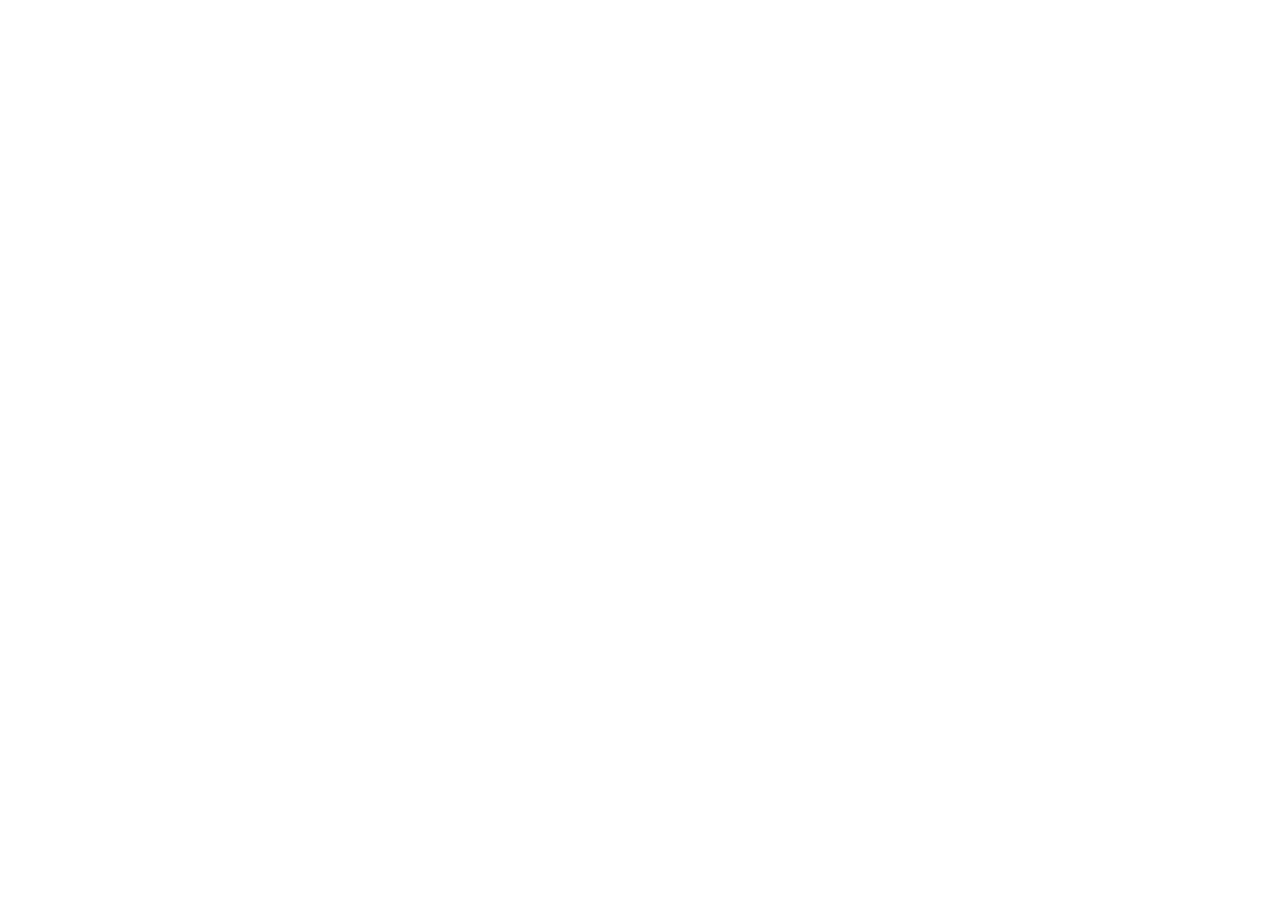
==== index.html @ 07111033 "Point the org address at blitz Co-Authored-By: Claude Opus 5.5 <noreply@anthropic.com>" ====
<!doctype html>
<html lang="en">
<head>
<meta charset="utf-8">
<meta name="viewport" content="width=device-width, initial-scale=1">
<title>Every Puzzle Project</title>
<link rel="canonical" href="https://blitz.xwordapp.com/">
<meta http-equiv="refresh" content="0; url=https://blitz.xwordapp.com/">
</head>
<body>
<p>The Every Puzzle Project is at <a href="https://blitz.xwordapp.com/">blitz.xwordapp.com</a>.</p>
</body>
</html>
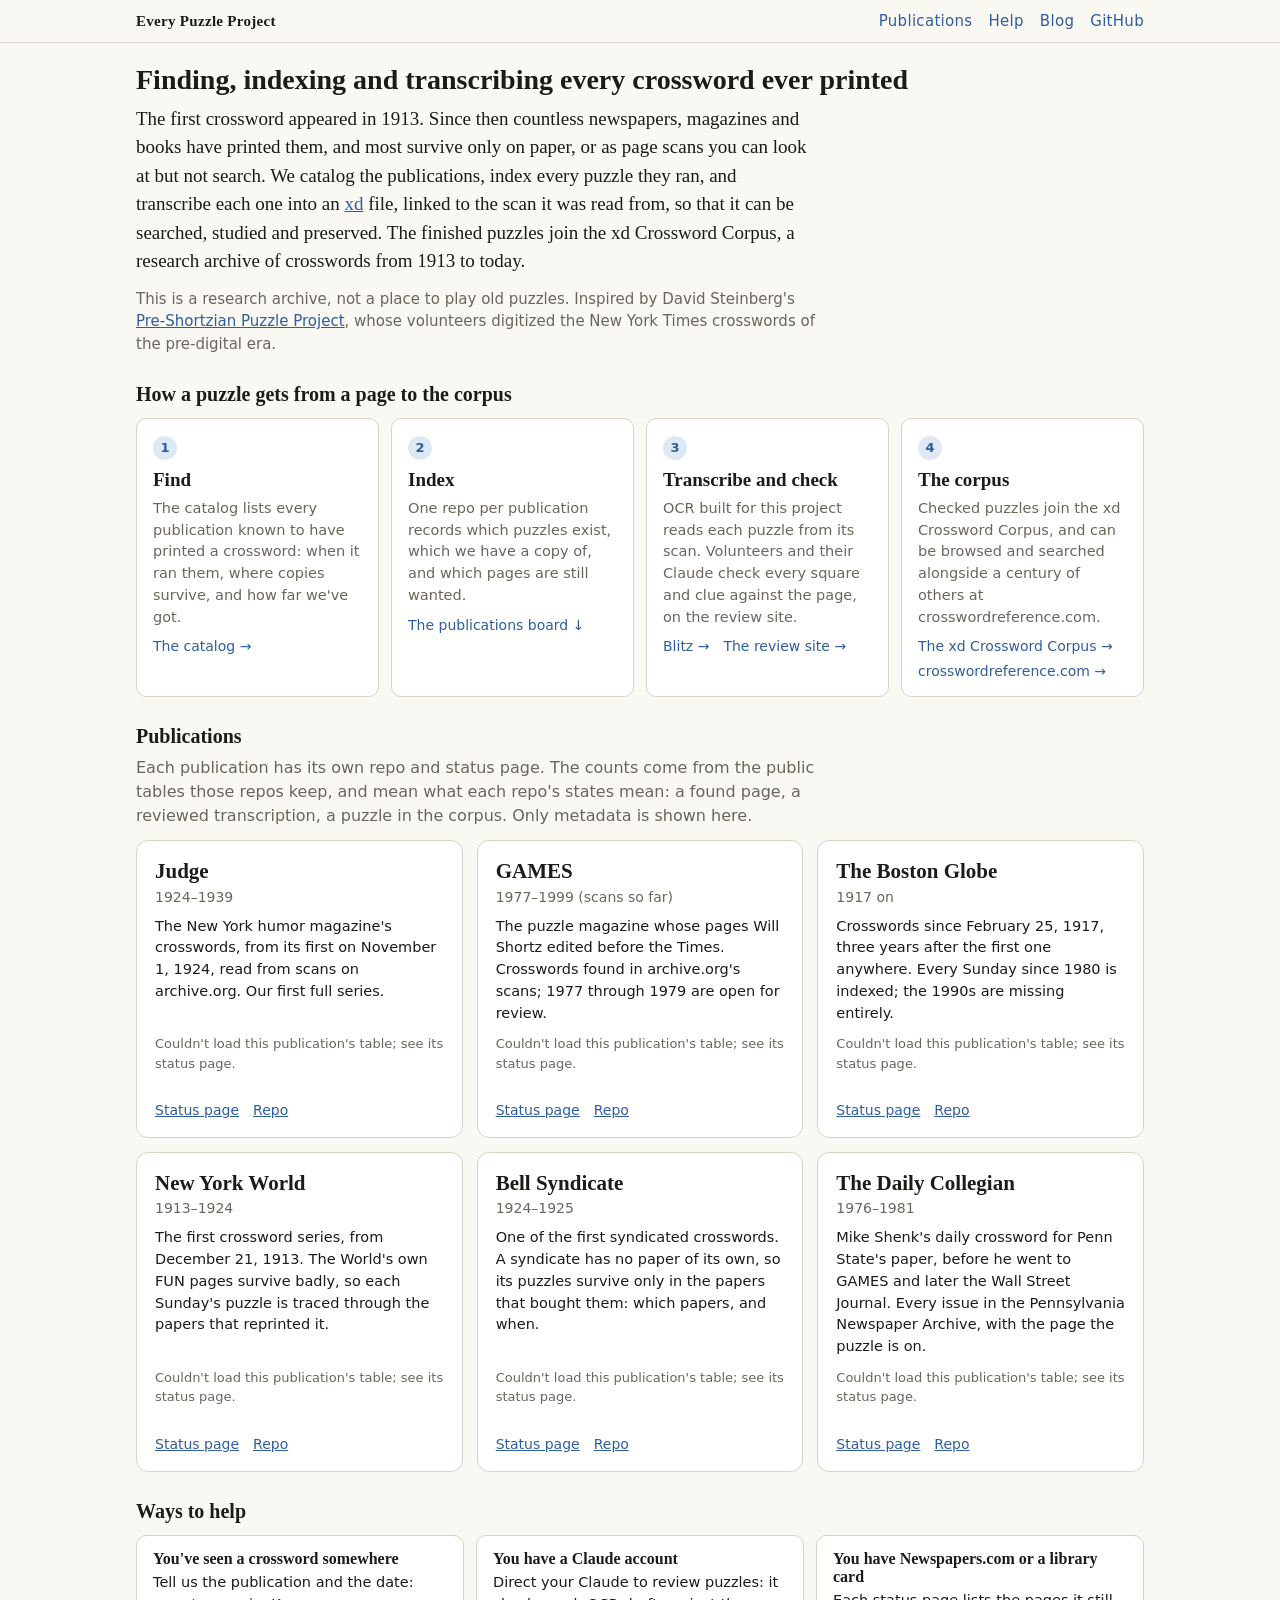
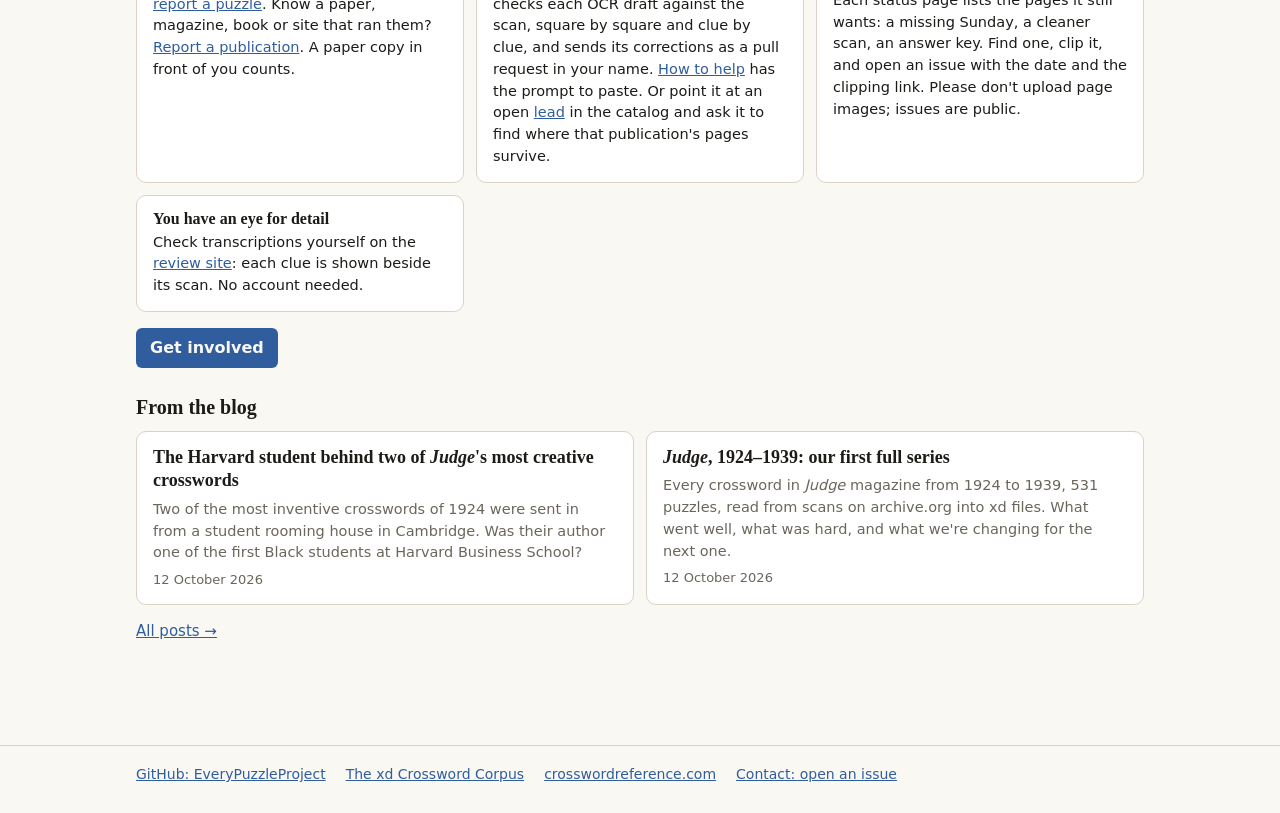
==== commit 2ad69c6f: "Build the home page: mission, the chain, a publications board, ways to help Replaces the redirect to" ====
--- a/index.html
+++ b/index.html
@@ -2,12 +2,222 @@
 <html lang="en">
 <head>
 <meta charset="utf-8">
-<meta name="viewport" content="width=device-width, initial-scale=1">
+<meta name="viewport" content="width=device-width,initial-scale=1">
 <title>Every Puzzle Project</title>
-<link rel="canonical" href="https://blitz.xwordapp.com/">
-<meta http-equiv="refresh" content="0; url=https://blitz.xwordapp.com/">
+<meta name="description" content="Finding, indexing and transcribing every crossword ever printed. Old puzzles survive on paper or as scans you can look at but not search; we turn them into xd files, linked to their source scans, for the xd Crossword Corpus.">
+<meta property="og:type" content="website">
+<meta property="og:site_name" content="Every Puzzle Project">
+<meta property="og:title" content="Every Puzzle Project">
+<meta property="og:description" content="Finding, indexing and transcribing every crossword ever printed. Old puzzles survive on paper or as scans you can look at but not search; we turn them into xd files, linked to their source scans, for the xd Crossword Corpus.">
+<meta property="og:url" content="https://everypuzzleproject.org/">
+<meta property="og:image" content="https://blitz.xwordapp.com/img/social-card.png">
+<meta property="og:image:width" content="1200">
+<meta property="og:image:height" content="630">
+<meta property="og:image:alt" content="Judge magazine's November 15, 1924 cover, a full-page crossword, beside the words: Bringing old crosswords back">
+<meta name="twitter:card" content="summary_large_image">
+<link rel="canonical" href="https://everypuzzleproject.org/">
+<link rel="icon" href="data:image/svg+xml,%3Csvg xmlns=%27http://www.w3.org/2000/svg%27 viewBox=%270 0 3 3%27%3E%3Crect width=%273%27 height=%273%27 fill=%27%23fff%27/%3E%3Crect width=%271%27 height=%271%27 fill=%27%231d1b17%27/%3E%3Crect x=%272%27 y=%272%27 width=%271%27 height=%271%27 fill=%27%231d1b17%27/%3E%3C/svg%3E">
+<link rel="stylesheet" href="site.css?v=202611061">
+<style>
+  .lede { font: 19px/1.5 var(--serif); max-width: 680px; margin: 8px 0 0; }
+  .aside { font-size: 15px; color: var(--muted); max-width: 680px; margin: 12px 0 0; }
+  .cta { display: inline-block; margin-top: 16px; padding: 8px 14px; border-radius: 6px; background: var(--accent); color: var(--bg);
+    text-decoration: none; font-weight: 600; }
+  .cta:hover { filter: brightness(1.1); }
+
+  /* The chain */
+  .chain { display: grid; grid-template-columns: repeat(auto-fit, minmax(220px, 1fr)); gap: 12px; margin: 12px 0 0; counter-reset: step; }
+  .chain > div { position: relative; background: var(--surface); border: 1px solid var(--line); border-radius: 10px; padding: 16px 16px 14px; }
+  .chain > div::before { counter-increment: step; content: counter(step); display: inline-block; width: 24px; height: 24px; border-radius: 50%;
+    background: var(--accent-soft); color: var(--accent); font: 700 13px/24px var(--sans); text-align: center; margin-bottom: 8px; }
+  .chain b { display: block; font: 600 19px/1.25 var(--serif); }
+  .chain p { margin: 6px 0 0; font-size: 14.5px; color: var(--muted); }
+  .chain .go { display: flex; flex-wrap: wrap; gap: 4px 14px; margin-top: 8px; font-size: 14px; }
+  .chain .go a { text-decoration: none; }
+  .chain .go a:hover { text-decoration: underline; }
+
+  /* The publications board */
+  .board { display: grid; grid-template-columns: repeat(auto-fit, minmax(300px, 1fr)); gap: 14px; margin-top: 12px; }
+  .card { background: var(--surface); border: 1px solid var(--line); border-radius: 12px; padding: 18px 18px 16px; display: flex; flex-direction: column; }
+  .card h3 { margin: 0; font: 600 21px/1.2 var(--serif); }
+  .card h3 a { color: var(--ink); text-decoration: none; }
+  .card h3 a:hover { text-decoration: underline; }
+  .card .years { font-size: 14px; color: var(--muted); margin-top: 2px; }
+  .card .desc { font-size: 14.5px; margin: 8px 0 0; color: var(--ink); flex: 1; }
+  .card .big { font: 700 34px/1 var(--serif); letter-spacing: -.02em; margin-top: 14px; }
+  .card .big small { font: 500 14px var(--sans); color: var(--muted); letter-spacing: 0; margin-left: 6px; }
+  .bar { display: flex; height: 10px; border-radius: 5px; overflow: hidden; background: var(--line); margin: 10px 0 8px; gap: 2px; }
+  .bar span { display: block; height: 100%; }
+  .counts { display: flex; flex-wrap: wrap; gap: 4px 14px; font-size: 13.5px; color: var(--muted); margin-top: 6px; }
+  .counts b { color: var(--ink); font-weight: 600; }
+  .sw { display: inline-block; width: 10px; height: 10px; border-radius: 3px; margin-right: 5px; vertical-align: -1px; }
+  .k-done { background: var(--good); }
+  .k-progress { background: var(--accent); }
+  .k-wanted { background: var(--warm); }
+  .k-other { background: var(--line); box-shadow: inset 0 0 0 1px color-mix(in srgb, var(--muted) 40%, transparent); }
+  .card .links { margin-top: 14px; font-size: 14px; display: flex; flex-wrap: wrap; gap: 4px 14px; }
+  .card .status-note { font-size: 13px; color: var(--muted); margin-top: 10px; }
+
+  /* Ways to help */
+  .help { display: grid; grid-template-columns: repeat(auto-fit, minmax(260px, 1fr)); gap: 12px; margin-top: 12px; }
+  .help div { background: var(--surface); border: 1px solid var(--line); border-radius: 10px; padding: 14px 16px; }
+  .help b { display: block; font: 600 16px var(--serif); margin-bottom: 4px; }
+  .help p { margin: 0; font-size: 14.5px; }
+
+  /* Blog */
+  .blog { display: grid; grid-template-columns: repeat(auto-fit, minmax(260px, 1fr)); gap: 12px; margin: 12px 0 8px; }
+  .blog a { display: block; background: var(--surface); border: 1px solid var(--line); border-radius: 10px; padding: 14px 16px;
+    text-decoration: none; color: var(--ink); }
+  .blog a:hover { border-color: var(--accent); }
+  .blog b { display: block; font: 600 18px/1.3 var(--serif); }
+  .blog p { margin: 6px 0 0; font-size: 14.5px; color: var(--muted); }
+  .blog .date { font-size: 13px; color: var(--muted); margin-top: 6px; }
+  .more { font-size: 15px; }
+
+  footer { border-top: 1px solid var(--line); margin-top: 40px; }
+  footer .wrap { padding-top: 18px; padding-bottom: 28px; font-size: 14px; color: var(--muted); display: flex; flex-wrap: wrap; gap: 6px 20px; }
+  @media (max-width: 560px) { .lede { font-size: 17px; } h1 { font-size: 26px; } }
+</style>
 </head>
 <body>
-<p>The Every Puzzle Project is at <a href="https://blitz.xwordapp.com/">blitz.xwordapp.com</a>.</p>
+<header class="epp-header"><div class="wrap">
+  <a href="./">Every Puzzle Project</a>
+  <nav><a href="#publications">Publications</a><a href="#help">Help</a><a href="https://blitz.xwordapp.com/blog/">Blog</a><a href="https://github.com/EveryPuzzleProject">GitHub</a></nav>
+</div></header>
+<main class="wrap">
+  <h1>Finding, indexing and transcribing every crossword ever printed</h1>
+  <p class="lede">The first crossword appeared in 1913. Since then countless newspapers, magazines and books have printed
+    them, and most survive only on paper, or as page scans you can look at but not search. We catalog the publications,
+    index every puzzle they ran, and transcribe each one into an <a href="https://github.com/century-arcade/xdformat">xd</a>
+    file, linked to the scan it was read from, so that it can be searched, studied and preserved. The finished puzzles
+    join the xd Crossword Corpus, a research archive of crosswords from 1913 to today.</p>
+  <p class="aside">This is a research archive, not a place to play old puzzles. Inspired by David Steinberg's
+    <a href="http://www.preshortzianpuzzleproject.com/">Pre-Shortzian Puzzle Project</a>, whose volunteers digitized the
+    New York Times crosswords of the pre-digital era.</p>
+
+  <h2>How a puzzle gets from a page to the corpus</h2>
+  <div class="chain">
+    <div><b>Find</b>
+      <p>The catalog lists every publication known to have printed a crossword: when it ran them, where copies survive,
+        and how far we've got.</p><div class="go"><a href="https://github.com/EveryPuzzleProject/catalog">The catalog →</a></div></div>
+    <div><b>Index</b>
+      <p>One repo per publication records which puzzles exist, which we have a copy of, and which pages are still
+        wanted.</p><div class="go"><a href="#publications">The publications board ↓</a></div></div>
+    <div><b>Transcribe and check</b>
+      <p>OCR built for this project reads each puzzle from its scan. Volunteers and their Claude check every square and clue
+        against the page, on the review site.</p><div class="go"><a href="https://blitz.xwordapp.com/">Blitz →</a><a href="https://blitz.xwordapp.com/review/">The review site →</a></div></div>
+    <div><b>The corpus</b>
+      <p>Checked puzzles join the xd Crossword Corpus, and can be browsed and searched alongside a century of others at
+        crosswordreference.com.</p><div class="go"><a href="https://github.com/century-arcade/xdcorpus">The xd Crossword Corpus →</a><a href="https://crosswordreference.com">crosswordreference.com →</a></div></div>
+  </div>
+
+  <h2 id="publications">Publications</h2>
+  <p class="muted" style="margin:0;max-width:680px">Each publication has its own repo and status page. The counts come from the
+    public tables those repos keep, and mean what each repo's states mean: a found page, a reviewed transcription, a puzzle
+    in the corpus. Only metadata is shown here.</p>
+  <div class="board" id="board"><p class="muted">Loading the publications…</p></div>
+
+  <h2 id="help">Ways to help</h2>
+  <div class="help">
+    <div><b>You've seen a crossword somewhere</b>
+      <p>Tell us the publication and the date: <a href="https://github.com/EveryPuzzleProject/catalog/issues/new?template=report-puzzle.yml">report a puzzle</a>.
+        Know a paper, magazine, book or site that ran them? <a href="https://github.com/EveryPuzzleProject/catalog/issues/new?template=report-publication.yml">Report a publication</a>.
+        A paper copy in front of you counts.</p></div>
+    <div><b>You have a Claude account</b>
+      <p>Direct your Claude to review puzzles: it checks each OCR draft against the scan, square by square and clue by clue, and
+        sends its corrections as a pull request in your name. <a href="https://github.com/EveryPuzzleProject/blitz#how-to-help">How to help</a>
+        has the prompt to paste. Or point it at an open <a href="https://github.com/EveryPuzzleProject/catalog/issues?q=is%3Aopen+label%3Alead">lead</a>
+        in the catalog and ask it to find where that publication's pages survive.</p></div>
+    <div><b>You have Newspapers.com or a library card</b>
+      <p>Each status page lists the pages it still wants: a missing Sunday, a cleaner scan, an answer key. Find one, clip it, and
+        open an issue with the date and the clipping link. Please don't upload page images; issues are public.</p></div>
+    <div><b>You have an eye for detail</b>
+      <p>Check transcriptions yourself on the <a href="https://blitz.xwordapp.com/review/">review site</a>: each clue is shown beside
+        its scan. No account needed.</p></div>
+  </div>
+  <a class="cta" href="https://github.com/EveryPuzzleProject/blitz#how-to-help">Get involved</a>
+
+  <h2>From the blog</h2>
+  <div class="blog">
+    <a href="https://blitz.xwordapp.com/blog/pelham.html"><b>The Harvard student behind two of <i>Judge</i>'s most creative crosswords</b>
+      <p>Two of the most inventive crosswords of 1924 were sent in from a student rooming house in Cambridge. Was their author one of
+        the first Black students at Harvard Business School?</p><div class="date">12 October 2026</div></a>
+    <a href="https://blitz.xwordapp.com/blog/judge.html"><b><i>Judge</i>, 1924–1939: our first full series</b>
+      <p>Every crossword in <i>Judge</i> magazine from 1924 to 1939, 531 puzzles, read from scans on archive.org into xd files.
+        What went well, what was hard, and what we're changing for the next one.</p><div class="date">12 October 2026</div></a>
+  </div>
+  <p class="more"><a href="https://blitz.xwordapp.com/blog/">All posts →</a></p>
+</main>
+<footer><div class="wrap">
+  <a href="https://github.com/EveryPuzzleProject">GitHub: EveryPuzzleProject</a>
+  <a href="https://github.com/century-arcade/xdcorpus">The xd Crossword Corpus</a>
+  <a href="https://crosswordreference.com">crosswordreference.com</a>
+  <a href="https://github.com/EveryPuzzleProject/catalog/issues">Contact: open an issue</a>
+</div></footer>
+<script>
+// The publications board. publications.json says, for each publication, which public TSV
+// gives its counts and how to read it; nothing here is specific to a publication.
+const esc = s => String(s ?? '').replace(/[&<>"]/g, c => ({'&': '&amp;', '<': '&lt;', '>': '&gt;', '"': '&quot;'}[c]));
+const fmt = n => n.toLocaleString('en-US');
+
+function parseTsv(text) {
+  const lines = text.replace(/\r/g, '').split('\n').filter(l => l.length);
+  const head = lines.shift().split('\t');
+  return lines.map(l => { const cells = l.split('\t'); return Object.fromEntries(head.map((h, i) => [h, cells[i] ?? ''])); });
+}
+
+// Returns [{label, kind, n}] for one source, or null if the fetch failed.
+async function countSource(src) {
+  const r = await fetch(src.url, {cache: 'no-cache'});
+  if (!r.ok) throw new Error(`${r.status} ${src.url}`);
+  const rows = parseTsv(await r.text());
+  return src.counts.map(c => ({
+    label: c.label, kind: c.kind,
+    n: c.states ? rows.filter(row => c.states.includes(row[src.column])).length : rows.length,
+  }));
+}
+
+function card(pub, results, loading) {
+  const name = `<h3><a href="${esc(pub.status_page)}">${esc(pub.name)}</a></h3>`;
+  let data = '', failed = false;
+  results.forEach((res, i) => {
+    const src = pub.sources[i];
+    if (!res) { failed = true; return; }
+    const shown = res.filter(c => c.n > 0);
+    const total = res.reduce((s, c) => s + c.n, 0);
+    const partition = !!src.column;   // states partition the rows, so a bar and a total make sense
+    if (partition) {
+      const done = res.filter(c => c.kind === 'done').reduce((s, c) => s + c.n, 0);
+      data += `<div class="big">${fmt(done)}<small>of ${fmt(total)} ${esc(src.unit)}</small></div>
+        <div class="bar">${shown.map(c => `<span class="k-${c.kind}" style="width:${100 * c.n / total}%" title="${esc(c.label)}: ${fmt(c.n)}"></span>`).join('')}</div>`;
+    } else {
+      data += shown.map(c => `<div class="big">${fmt(c.n)}<small>${esc(c.label.toLowerCase())}</small></div>`).join('');
+      return;
+    }
+    data += `<div class="counts">${shown.map(c => `<span><i class="sw k-${c.kind}"></i><b>${fmt(c.n)}</b> ${esc(c.label.toLowerCase())}</span>`).join('')}</div>`;
+  });
+  if (failed) data += `<p class="status-note">${loading ? 'Loading counts…' : "Couldn't load this publication's table; see its status page."}</p>`;
+  return `<section class="card" id="pub-${esc(pub.id)}">${name}
+    <div class="years">${esc(pub.years)}</div>
+    <p class="desc">${esc(pub.description)}</p>
+    ${data}
+    <div class="links"><a href="${esc(pub.status_page)}">Status page</a><a href="${esc(pub.repo)}">Repo</a></div>
+  </section>`;
+}
+
+(async () => {
+  const reg = await fetch('publications.json', {cache: 'no-cache'}).then(r => r.json());
+  const board = document.getElementById('board');
+  // Draw every card at once with static text, then fill in counts as each table arrives.
+  board.innerHTML = reg.publications.map(pub => card(pub, pub.sources.map(() => null), true)).join('');
+  await Promise.all(reg.publications.map(async pub => {
+    const results = await Promise.all(pub.sources.map(src => countSource(src).catch(e => { console.warn(pub.id, e.message); return null; })));
+    document.getElementById(`pub-${pub.id}`).outerHTML = card(pub, results);
+  }));
+})().catch(e => {
+  document.getElementById('board').innerHTML = `<p class="muted">Couldn't load the publications list (${esc(e.message)}).
+    See the <a href="https://github.com/EveryPuzzleProject">project's repos on GitHub</a>.</p>`;
+});
+</script>
 </body>
 </html>
--- a/site.css
+++ b/site.css
@@ -0,0 +1,40 @@
+/* Every Puzzle Project: shared stylesheet for everypuzzleproject.org and the
+   publication status pages. Palette and type match blitz.xwordapp.com so the
+   sites read as one family. Load it from https://everypuzzleproject.org/site.css
+   and put the .epp-header bar at the top of the page (see README.md). */
+:root {
+  --bg: #faf8f3; --surface: #ffffff; --ink: #1d1b17; --muted: #6b665c; --line: #d9d3c6;
+  --accent: #2f5d9e; --accent-soft: #dfe8f5; --word: #f3e6b0; --cur: #f0c84a;
+  --bad: #c0392b; --good: #2e7d4f; --warm: #d9822b; --block: #1d1b17;
+  --serif: "Iowan Old Style", "Palatino Linotype", Palatino, Georgia, serif;
+  --sans: system-ui, -apple-system, "Segoe UI", sans-serif;
+}
+@media (prefers-color-scheme: dark) {
+  :root:not([data-theme="light"]) {
+    --bg: #17161a; --surface: #1f1e23; --ink: #ece8df; --muted: #a29d92; --line: #3a3832;
+    --accent: #8fb3ea; --accent-soft: #2a3447; --word: #4a4126; --cur: #8a6d1c;
+    --bad: #ef7a6c; --good: #6fcf97; --warm: #e8a35c; --block: #000;
+  }
+}
+:root[data-theme="dark"] {
+  --bg: #17161a; --surface: #1f1e23; --ink: #ece8df; --muted: #a29d92; --line: #3a3832;
+  --accent: #8fb3ea; --accent-soft: #2a3447; --word: #4a4126; --cur: #8a6d1c;
+  --bad: #ef7a6c; --good: #6fcf97; --warm: #e8a35c; --block: #000;
+}
+* { box-sizing: border-box; }
+body { margin: 0; background: var(--bg); color: var(--ink); font: 16px/1.5 var(--sans); }
+a { color: var(--accent); }
+.wrap { max-width: 1040px; margin: 0 auto; padding: 20px 16px 48px; }
+.muted { color: var(--muted); }
+h1 { font: 600 28px/1.2 var(--serif); margin: 0 0 4px; }
+h2 { font: 600 20px var(--serif); margin: 28px 0 8px; }
+
+/* The shared header bar: "Every Puzzle Project · <page name>", with a link home. */
+.epp-header { border-bottom: 1px solid var(--line); background: var(--bg); }
+.epp-header .wrap { padding-top: 12px; padding-bottom: 12px; display: flex; flex-wrap: wrap; gap: 6px 16px; align-items: baseline; }
+.epp-header a { color: var(--ink); text-decoration: none; font: 600 15px var(--serif); letter-spacing: .02em; }
+.epp-header a:hover { text-decoration: underline; }
+.epp-header .epp-page { color: var(--muted); font: 15px var(--sans); }
+.epp-header .epp-page::before { content: "·"; margin-right: 16px; }
+.epp-header nav { margin-left: auto; display: flex; gap: 16px; }
+.epp-header nav a { font: 500 15px var(--sans); color: var(--accent); }
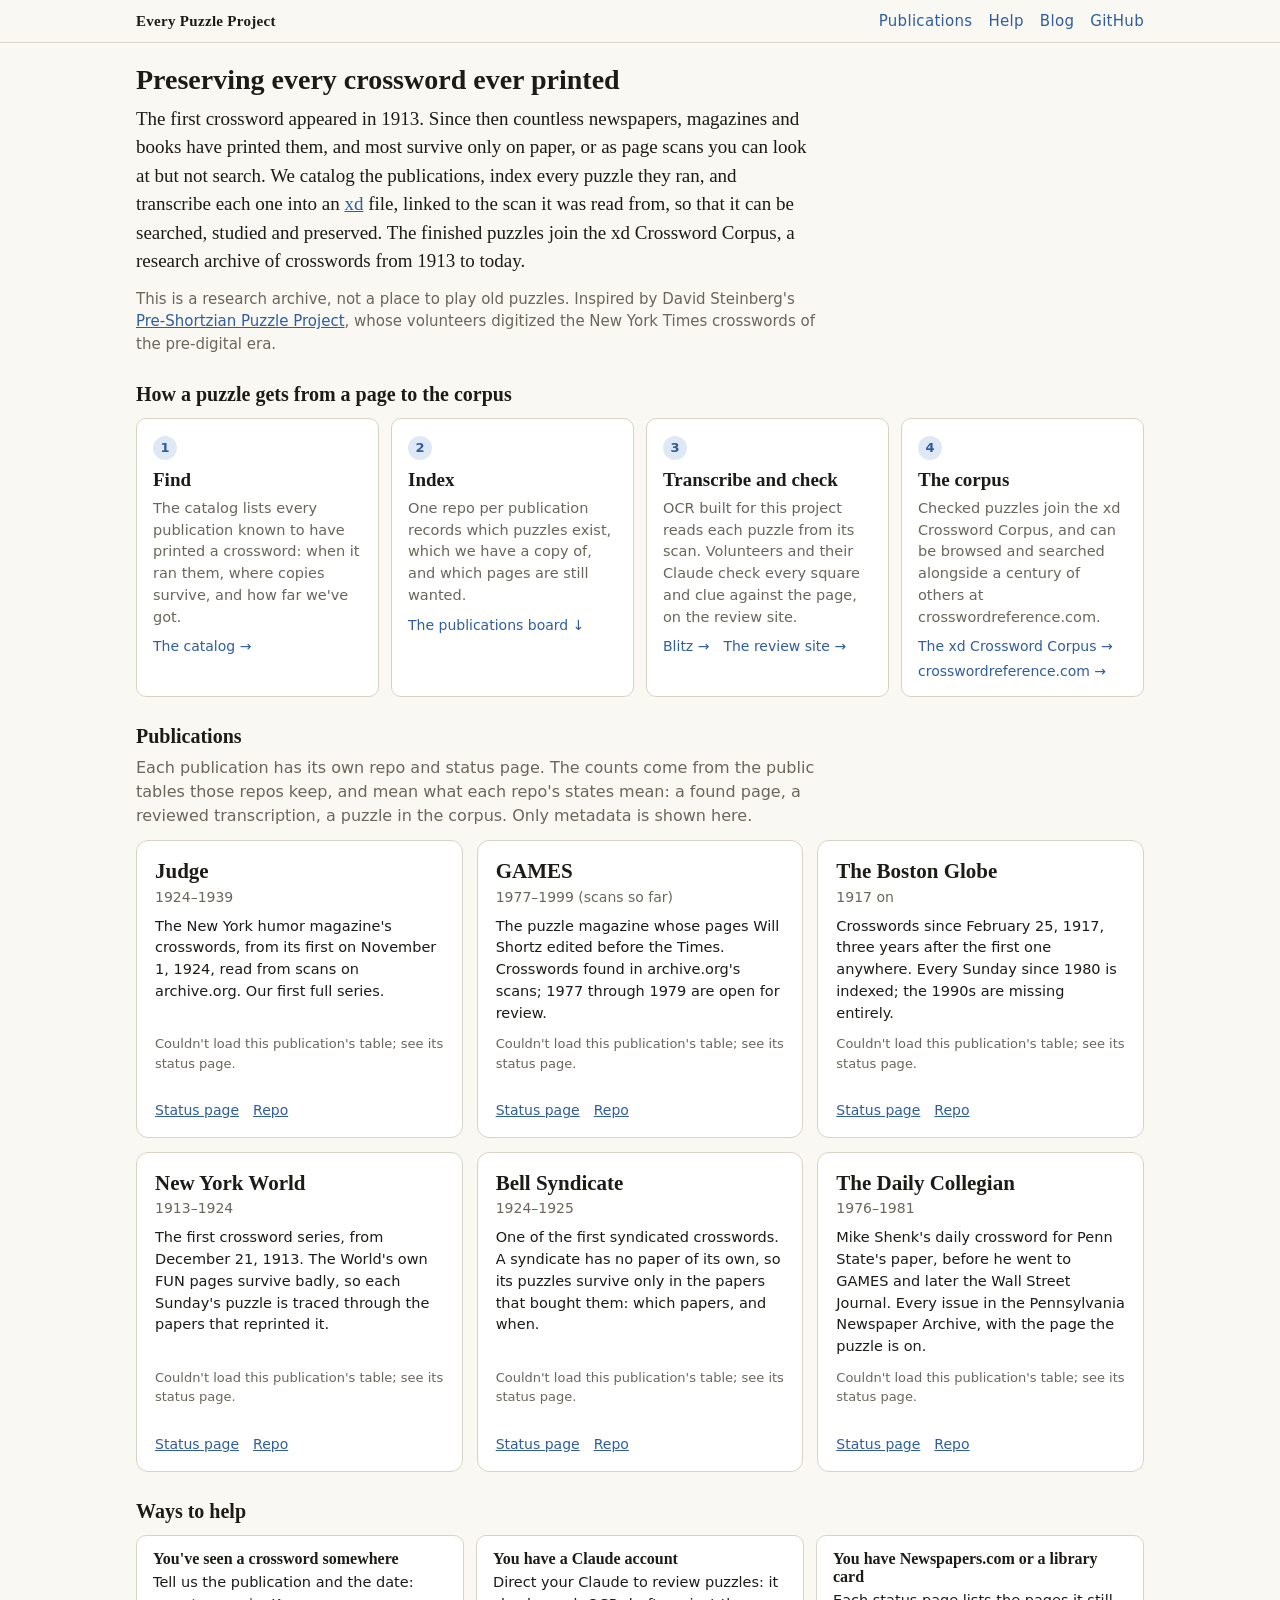
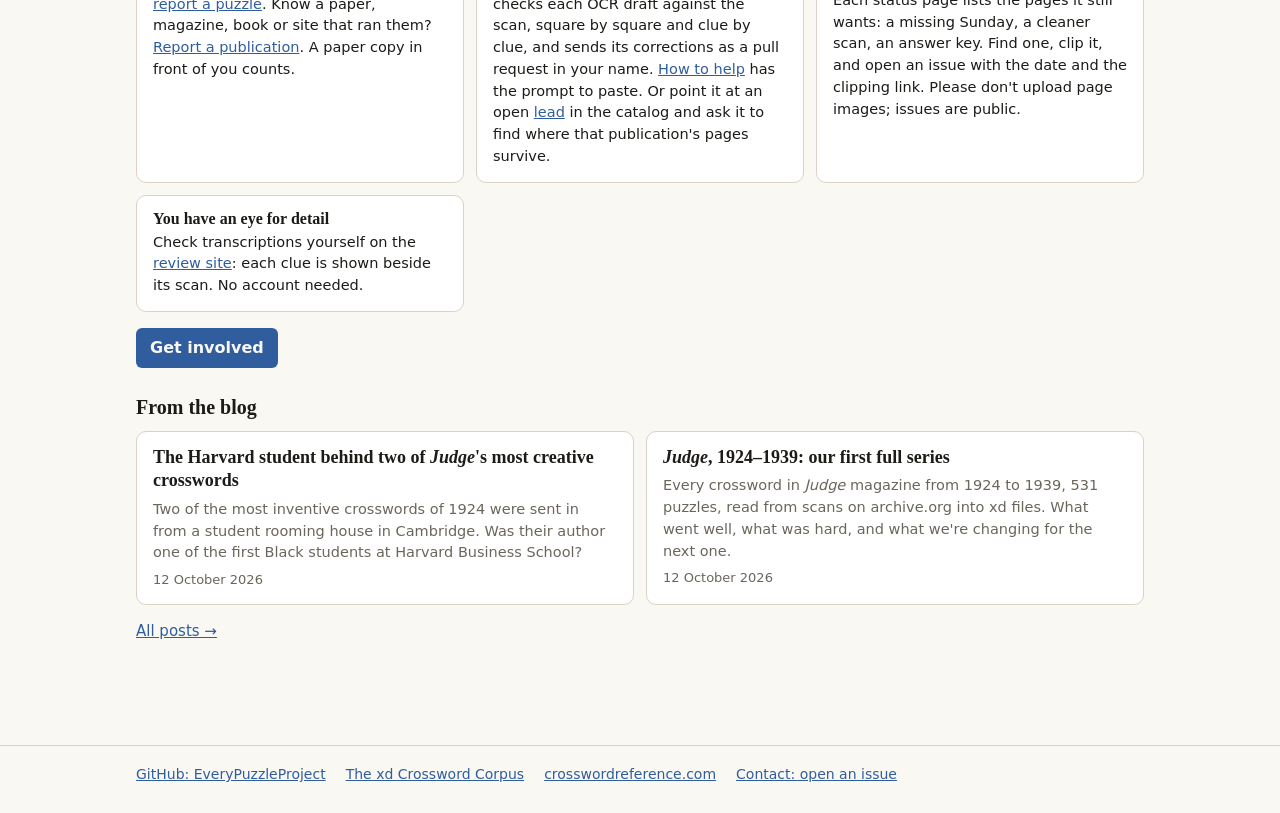
==== commit 244210dc: "Lead with preservation: new headline and social description Co-Authored-By: Claude Fable 5.1 <norepl" ====
--- a/index.html
+++ b/index.html
@@ -4,11 +4,11 @@
 <meta charset="utf-8">
 <meta name="viewport" content="width=device-width,initial-scale=1">
 <title>Every Puzzle Project</title>
-<meta name="description" content="Finding, indexing and transcribing every crossword ever printed. Old puzzles survive on paper or as scans you can look at but not search; we turn them into xd files, linked to their source scans, for the xd Crossword Corpus.">
+<meta name="description" content="Preserving every crossword ever printed. Most old puzzles survive only on paper, or as scans you can look at but not search. We catalog the publications, index the puzzles, and transcribe each one into an xd file linked to its scan, so it is archived for good in the xd Crossword Corpus.">
 <meta property="og:type" content="website">
 <meta property="og:site_name" content="Every Puzzle Project">
-<meta property="og:title" content="Every Puzzle Project">
-<meta property="og:description" content="Finding, indexing and transcribing every crossword ever printed. Old puzzles survive on paper or as scans you can look at but not search; we turn them into xd files, linked to their source scans, for the xd Crossword Corpus.">
+<meta property="og:title" content="Every Puzzle Project: preserving every crossword ever printed">
+<meta property="og:description" content="Preserving every crossword ever printed. Most old puzzles survive only on paper, or as scans you can look at but not search. We catalog the publications, index the puzzles, and transcribe each one into an xd file linked to its scan, so it is archived for good in the xd Crossword Corpus.">
 <meta property="og:url" content="https://everypuzzleproject.org/">
 <meta property="og:image" content="https://blitz.xwordapp.com/img/social-card.png">
 <meta property="og:image:width" content="1200">
@@ -85,7 +85,7 @@
   <nav><a href="#publications">Publications</a><a href="#help">Help</a><a href="https://blitz.xwordapp.com/blog/">Blog</a><a href="https://github.com/EveryPuzzleProject">GitHub</a></nav>
 </div></header>
 <main class="wrap">
-  <h1>Finding, indexing and transcribing every crossword ever printed</h1>
+  <h1>Preserving every crossword ever printed</h1>
   <p class="lede">The first crossword appeared in 1913. Since then countless newspapers, magazines and books have printed
     them, and most survive only on paper, or as page scans you can look at but not search. We catalog the publications,
     index every puzzle they ran, and transcribe each one into an <a href="https://github.com/century-arcade/xdformat">xd</a>
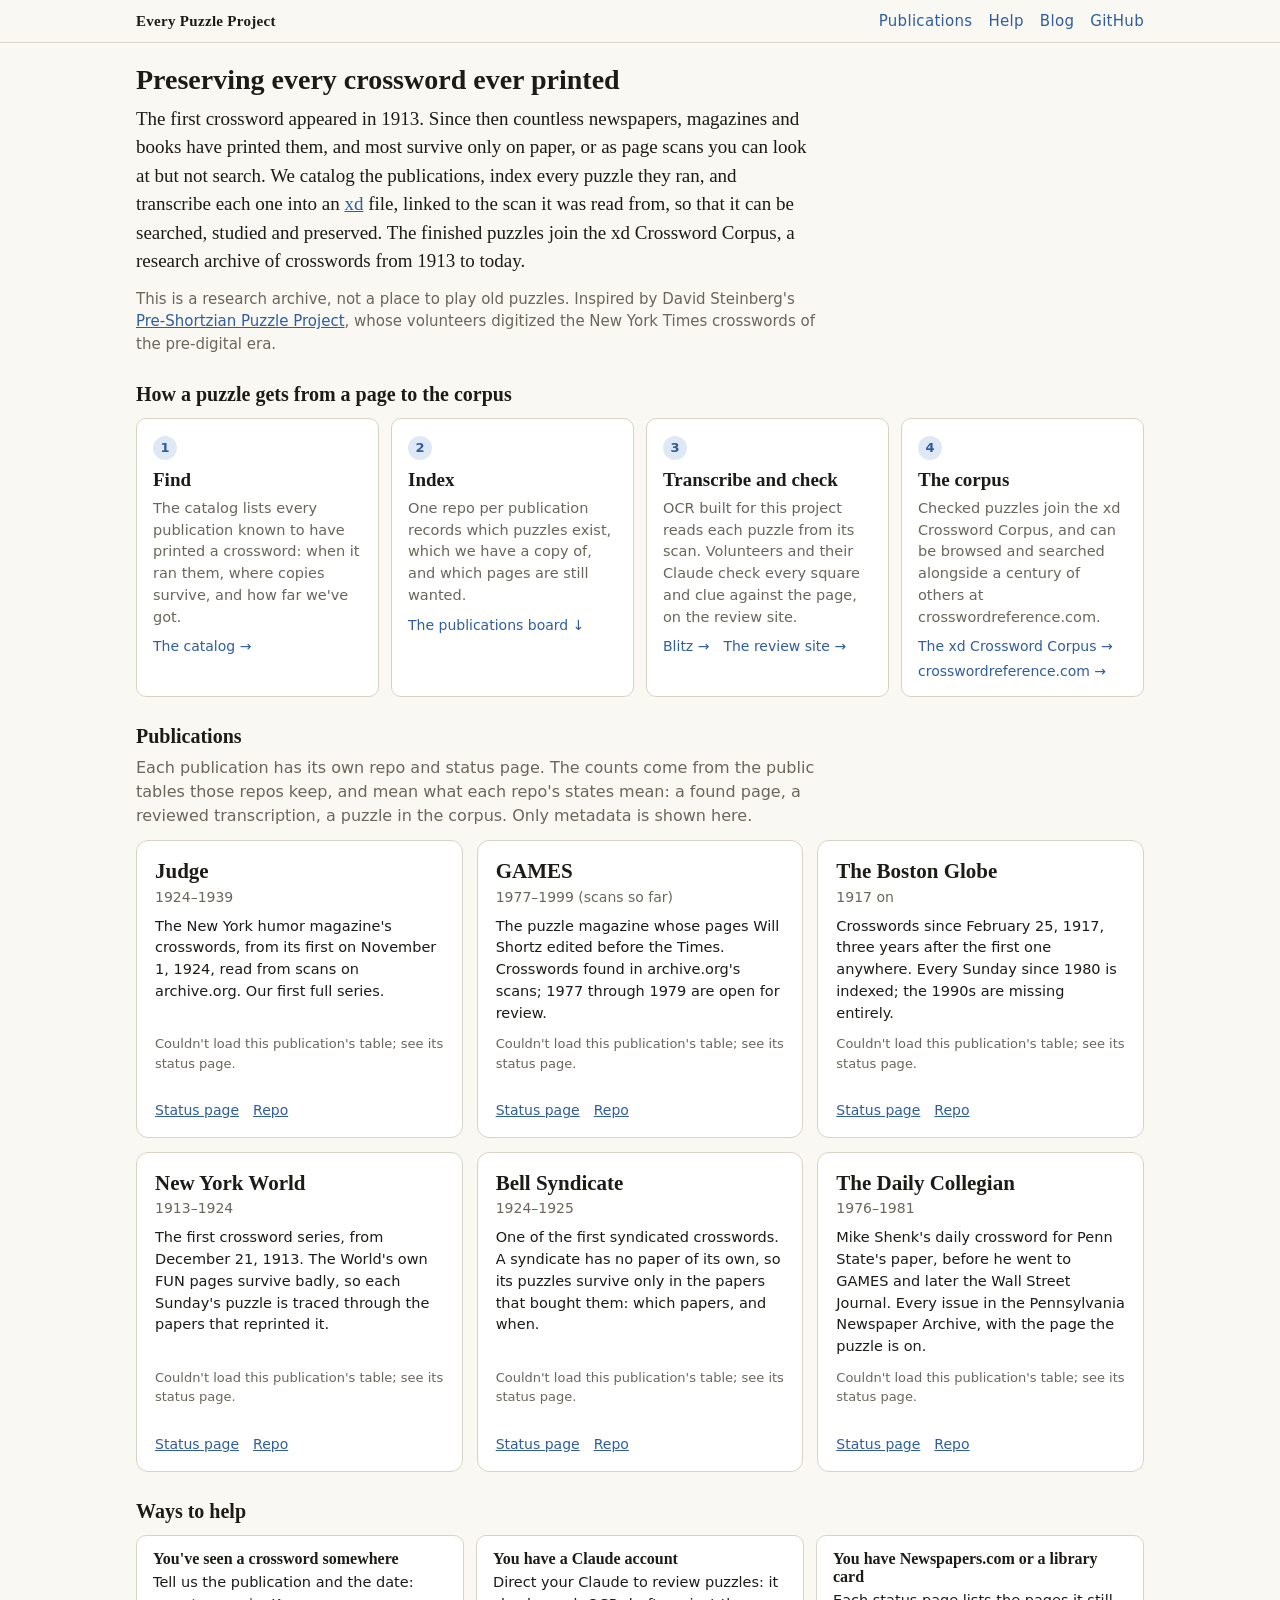
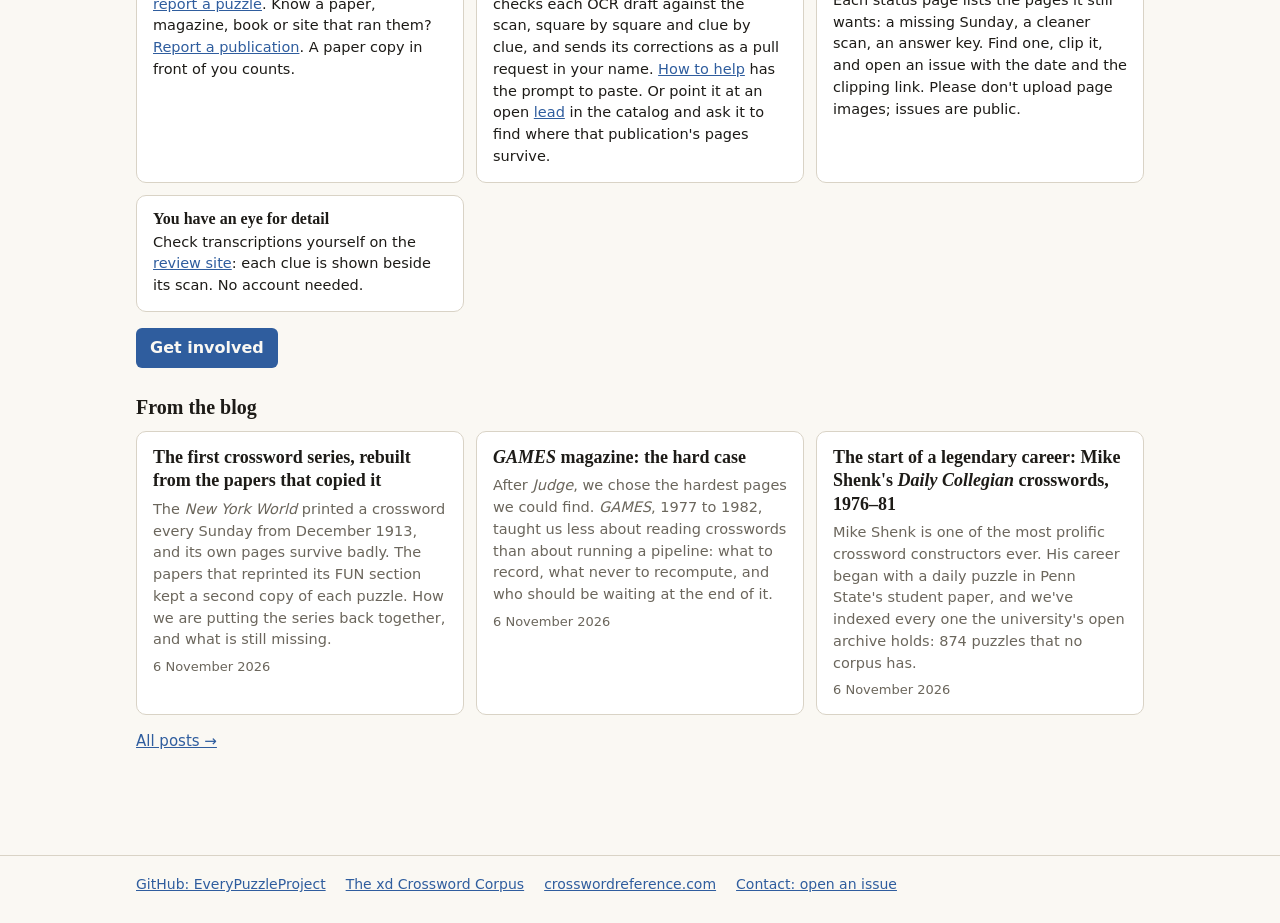
==== commit 61f44b2b: "Move the blog under everypuzzleproject.org; home page card and newest posts blog/: the five posts, i" ====
--- a/index.html
+++ b/index.html
@@ -10,10 +10,10 @@
 <meta property="og:title" content="Every Puzzle Project: preserving every crossword ever printed">
 <meta property="og:description" content="Preserving every crossword ever printed. Most old puzzles survive only on paper, or as scans you can look at but not search. We catalog the publications, index the puzzles, and transcribe each one into an xd file linked to its scan, so it is archived for good in the xd Crossword Corpus.">
 <meta property="og:url" content="https://everypuzzleproject.org/">
-<meta property="og:image" content="https://blitz.xwordapp.com/img/social-card.png">
+<meta property="og:image" content="https://everypuzzleproject.org/img/social-card.png">
 <meta property="og:image:width" content="1200">
 <meta property="og:image:height" content="630">
-<meta property="og:image:alt" content="Judge magazine's November 15, 1924 cover, a full-page crossword, beside the words: Bringing old crosswords back">
+<meta property="og:image:alt" content="Judge magazine's November 15, 1924 cover, a full-page crossword, beside the words: Preserving every crossword ever printed">
 <meta name="twitter:card" content="summary_large_image">
 <link rel="canonical" href="https://everypuzzleproject.org/">
 <link rel="icon" href="data:image/svg+xml,%3Csvg xmlns=%27http://www.w3.org/2000/svg%27 viewBox=%270 0 3 3%27%3E%3Crect width=%273%27 height=%273%27 fill=%27%23fff%27/%3E%3Crect width=%271%27 height=%271%27 fill=%27%231d1b17%27/%3E%3Crect x=%272%27 y=%272%27 width=%271%27 height=%271%27 fill=%27%231d1b17%27/%3E%3C/svg%3E">
@@ -82,7 +82,7 @@
 <body>
 <header class="epp-header"><div class="wrap">
   <a href="./">Every Puzzle Project</a>
-  <nav><a href="#publications">Publications</a><a href="#help">Help</a><a href="https://blitz.xwordapp.com/blog/">Blog</a><a href="https://github.com/EveryPuzzleProject">GitHub</a></nav>
+  <nav><a href="#publications">Publications</a><a href="#help">Help</a><a href="blog/">Blog</a><a href="https://github.com/EveryPuzzleProject">GitHub</a></nav>
 </div></header>
 <main class="wrap">
   <h1>Preserving every crossword ever printed</h1>
@@ -139,14 +139,20 @@
 
   <h2>From the blog</h2>
   <div class="blog">
-    <a href="https://blitz.xwordapp.com/blog/pelham.html"><b>The Harvard student behind two of <i>Judge</i>'s most creative crosswords</b>
-      <p>Two of the most inventive crosswords of 1924 were sent in from a student rooming house in Cambridge. Was their author one of
-        the first Black students at Harvard Business School?</p><div class="date">12 October 2026</div></a>
-    <a href="https://blitz.xwordapp.com/blog/judge.html"><b><i>Judge</i>, 1924–1939: our first full series</b>
-      <p>Every crossword in <i>Judge</i> magazine from 1924 to 1939, 531 puzzles, read from scans on archive.org into xd files.
-        What went well, what was hard, and what we're changing for the next one.</p><div class="date">12 October 2026</div></a>
+    <a href="blog/newyorkworld.html"><b>The first crossword series, rebuilt from the papers that copied it</b>
+      <p>The <i>New York World</i> printed a crossword every Sunday from December 1913, and its own pages survive badly.
+        The papers that reprinted its FUN section kept a second copy of each puzzle. How we are putting the series back
+        together, and what is still missing.</p><div class="date">6 November 2026</div></a>
+    <a href="blog/games.html"><b><i>GAMES</i> magazine: the hard case</b>
+      <p>After <i>Judge</i>, we chose the hardest pages we could find. <i>GAMES</i>, 1977 to 1982, taught us less
+        about reading crosswords than about running a pipeline: what to record, what never to recompute, and who
+        should be waiting at the end of it.</p><div class="date">6 November 2026</div></a>
+    <a href="blog/collegian.html"><b>The start of a legendary career: Mike Shenk's <i>Daily Collegian</i> crosswords, 1976–81</b>
+      <p>Mike Shenk is one of the most prolific crossword constructors ever. His career began with a daily puzzle in
+        Penn State's student paper, and we've indexed every one the university's open archive holds: 874 puzzles that
+        no corpus has.</p><div class="date">6 November 2026</div></a>
   </div>
-  <p class="more"><a href="https://blitz.xwordapp.com/blog/">All posts →</a></p>
+  <p class="more"><a href="blog/">All posts →</a></p>
 </main>
 <footer><div class="wrap">
   <a href="https://github.com/EveryPuzzleProject">GitHub: EveryPuzzleProject</a>
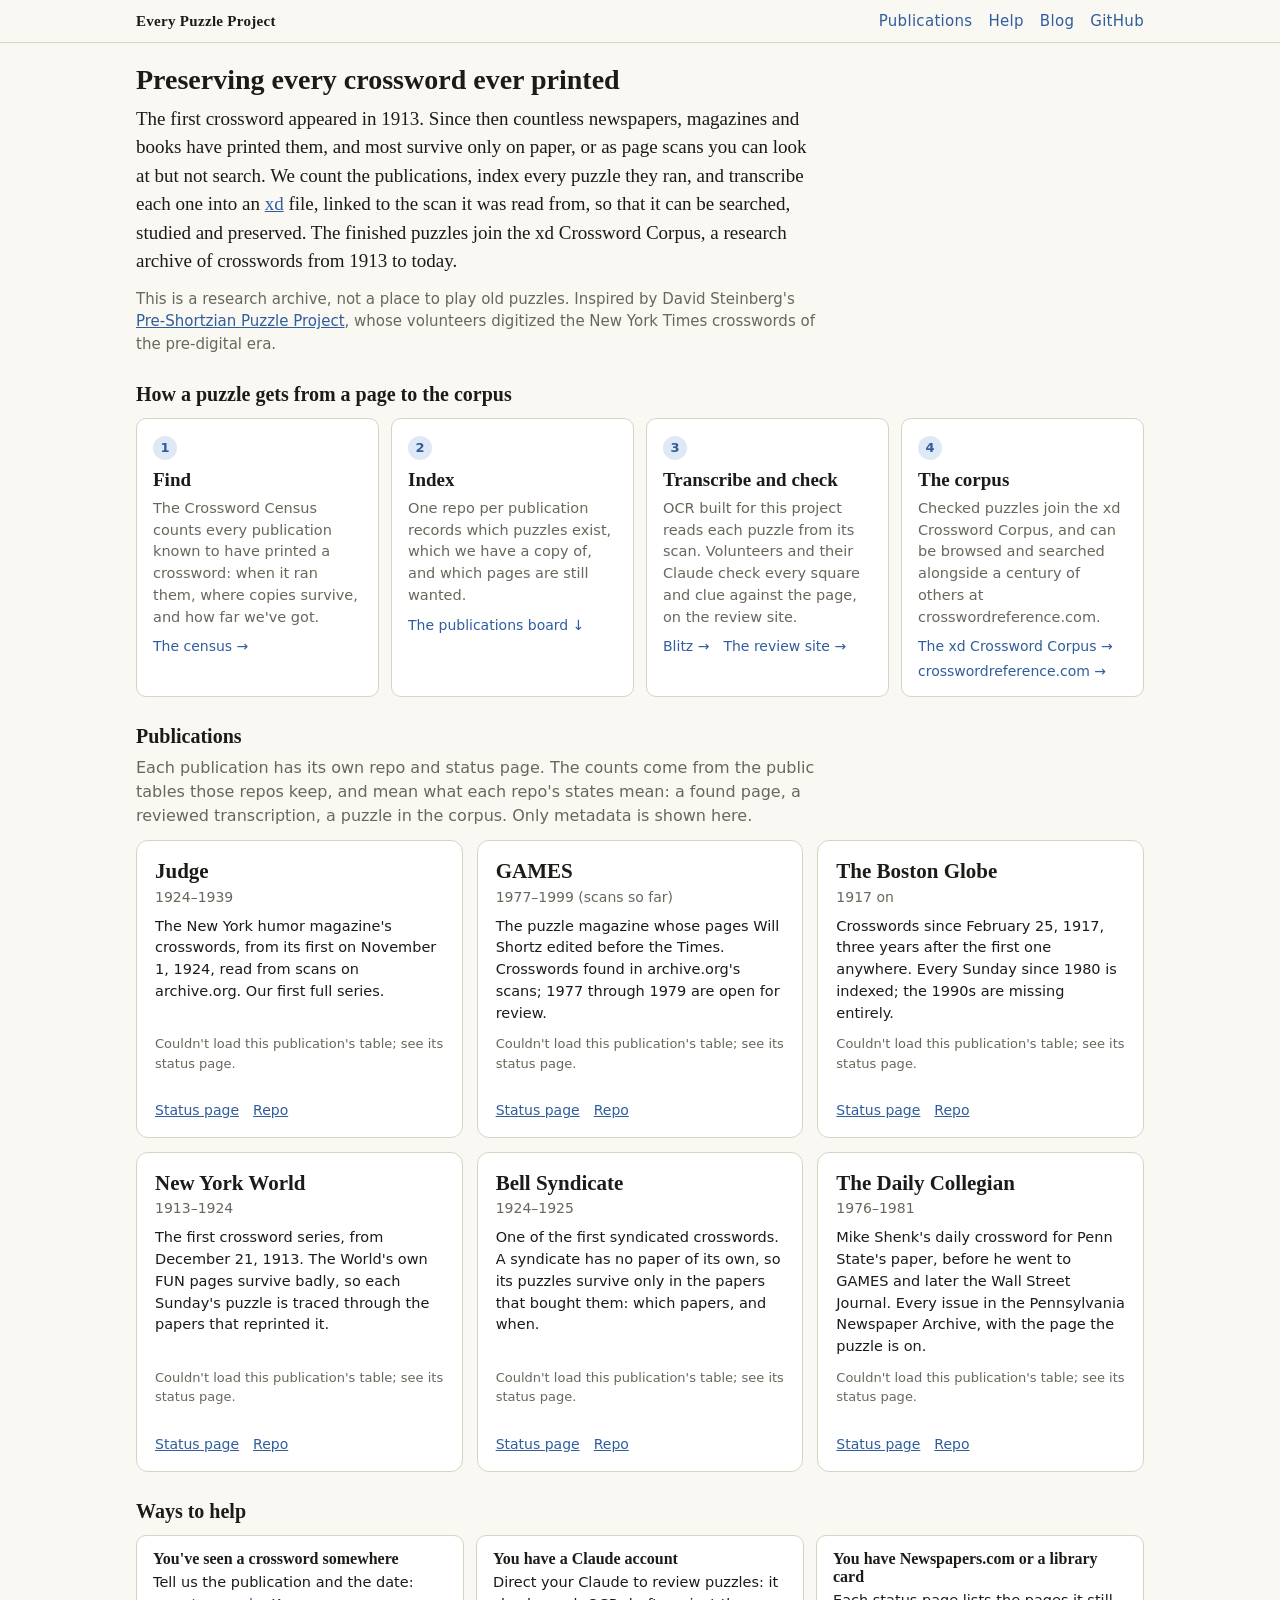
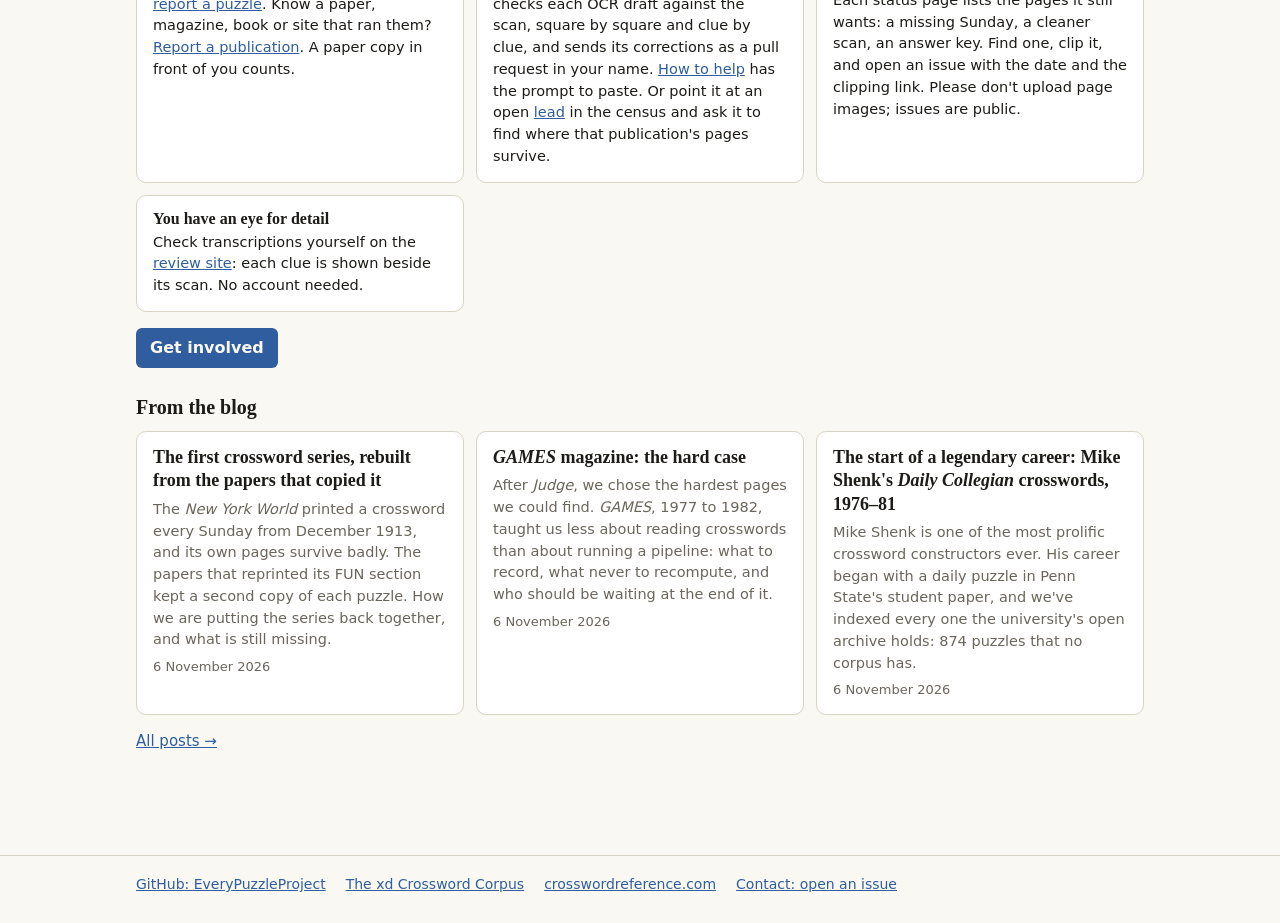
==== commit 286af07e: "Point at the Crossword Census (the catalog repo, renamed) EveryPuzzleProject/catalog is now EveryPuz" ====
--- a/index.html
+++ b/index.html
@@ -4,11 +4,11 @@
 <meta charset="utf-8">
 <meta name="viewport" content="width=device-width,initial-scale=1">
 <title>Every Puzzle Project</title>
-<meta name="description" content="Preserving every crossword ever printed. Most old puzzles survive only on paper, or as scans you can look at but not search. We catalog the publications, index the puzzles, and transcribe each one into an xd file linked to its scan, so it is archived for good in the xd Crossword Corpus.">
+<meta name="description" content="Preserving every crossword ever printed. Most old puzzles survive only on paper, or as scans you can look at but not search. We count the publications, index the puzzles, and transcribe each one into an xd file linked to its scan, so it is archived for good in the xd Crossword Corpus.">
 <meta property="og:type" content="website">
 <meta property="og:site_name" content="Every Puzzle Project">
 <meta property="og:title" content="Every Puzzle Project: preserving every crossword ever printed">
-<meta property="og:description" content="Preserving every crossword ever printed. Most old puzzles survive only on paper, or as scans you can look at but not search. We catalog the publications, index the puzzles, and transcribe each one into an xd file linked to its scan, so it is archived for good in the xd Crossword Corpus.">
+<meta property="og:description" content="Preserving every crossword ever printed. Most old puzzles survive only on paper, or as scans you can look at but not search. We count the publications, index the puzzles, and transcribe each one into an xd file linked to its scan, so it is archived for good in the xd Crossword Corpus.">
 <meta property="og:url" content="https://everypuzzleproject.org/">
 <meta property="og:image" content="https://everypuzzleproject.org/img/social-card.png">
 <meta property="og:image:width" content="1200">
@@ -87,7 +87,7 @@
 <main class="wrap">
   <h1>Preserving every crossword ever printed</h1>
   <p class="lede">The first crossword appeared in 1913. Since then countless newspapers, magazines and books have printed
-    them, and most survive only on paper, or as page scans you can look at but not search. We catalog the publications,
+    them, and most survive only on paper, or as page scans you can look at but not search. We count the publications,
     index every puzzle they ran, and transcribe each one into an <a href="https://github.com/century-arcade/xdformat">xd</a>
     file, linked to the scan it was read from, so that it can be searched, studied and preserved. The finished puzzles
     join the xd Crossword Corpus, a research archive of crosswords from 1913 to today.</p>
@@ -98,8 +98,8 @@
   <h2>How a puzzle gets from a page to the corpus</h2>
   <div class="chain">
     <div><b>Find</b>
-      <p>The catalog lists every publication known to have printed a crossword: when it ran them, where copies survive,
-        and how far we've got.</p><div class="go"><a href="https://github.com/EveryPuzzleProject/catalog">The catalog →</a></div></div>
+      <p>The Crossword Census counts every publication known to have printed a crossword: when it ran them, where copies
+        survive, and how far we've got.</p><div class="go"><a href="https://everypuzzleproject.org/census/">The census →</a></div></div>
     <div><b>Index</b>
       <p>One repo per publication records which puzzles exist, which we have a copy of, and which pages are still
         wanted.</p><div class="go"><a href="#publications">The publications board ↓</a></div></div>
@@ -120,14 +120,14 @@
   <h2 id="help">Ways to help</h2>
   <div class="help">
     <div><b>You've seen a crossword somewhere</b>
-      <p>Tell us the publication and the date: <a href="https://github.com/EveryPuzzleProject/catalog/issues/new?template=report-puzzle.yml">report a puzzle</a>.
-        Know a paper, magazine, book or site that ran them? <a href="https://github.com/EveryPuzzleProject/catalog/issues/new?template=report-publication.yml">Report a publication</a>.
+      <p>Tell us the publication and the date: <a href="https://github.com/EveryPuzzleProject/census/issues/new?template=report-puzzle.yml">report a puzzle</a>.
+        Know a paper, magazine, book or site that ran them? <a href="https://github.com/EveryPuzzleProject/census/issues/new?template=report-publication.yml">Report a publication</a>.
         A paper copy in front of you counts.</p></div>
     <div><b>You have a Claude account</b>
       <p>Direct your Claude to review puzzles: it checks each OCR draft against the scan, square by square and clue by clue, and
         sends its corrections as a pull request in your name. <a href="https://github.com/EveryPuzzleProject/blitz#how-to-help">How to help</a>
-        has the prompt to paste. Or point it at an open <a href="https://github.com/EveryPuzzleProject/catalog/issues?q=is%3Aopen+label%3Alead">lead</a>
-        in the catalog and ask it to find where that publication's pages survive.</p></div>
+        has the prompt to paste. Or point it at an open <a href="https://github.com/EveryPuzzleProject/census/issues?q=is%3Aopen+label%3Alead">lead</a>
+        in the census and ask it to find where that publication's pages survive.</p></div>
     <div><b>You have Newspapers.com or a library card</b>
       <p>Each status page lists the pages it still wants: a missing Sunday, a cleaner scan, an answer key. Find one, clip it, and
         open an issue with the date and the clipping link. Please don't upload page images; issues are public.</p></div>
@@ -158,7 +158,7 @@
   <a href="https://github.com/EveryPuzzleProject">GitHub: EveryPuzzleProject</a>
   <a href="https://github.com/century-arcade/xdcorpus">The xd Crossword Corpus</a>
   <a href="https://crosswordreference.com">crosswordreference.com</a>
-  <a href="https://github.com/EveryPuzzleProject/catalog/issues">Contact: open an issue</a>
+  <a href="https://github.com/EveryPuzzleProject/census/issues">Contact: open an issue</a>
 </div></footer>
 <script>
 // The publications board. publications.json says, for each publication, which public TSV
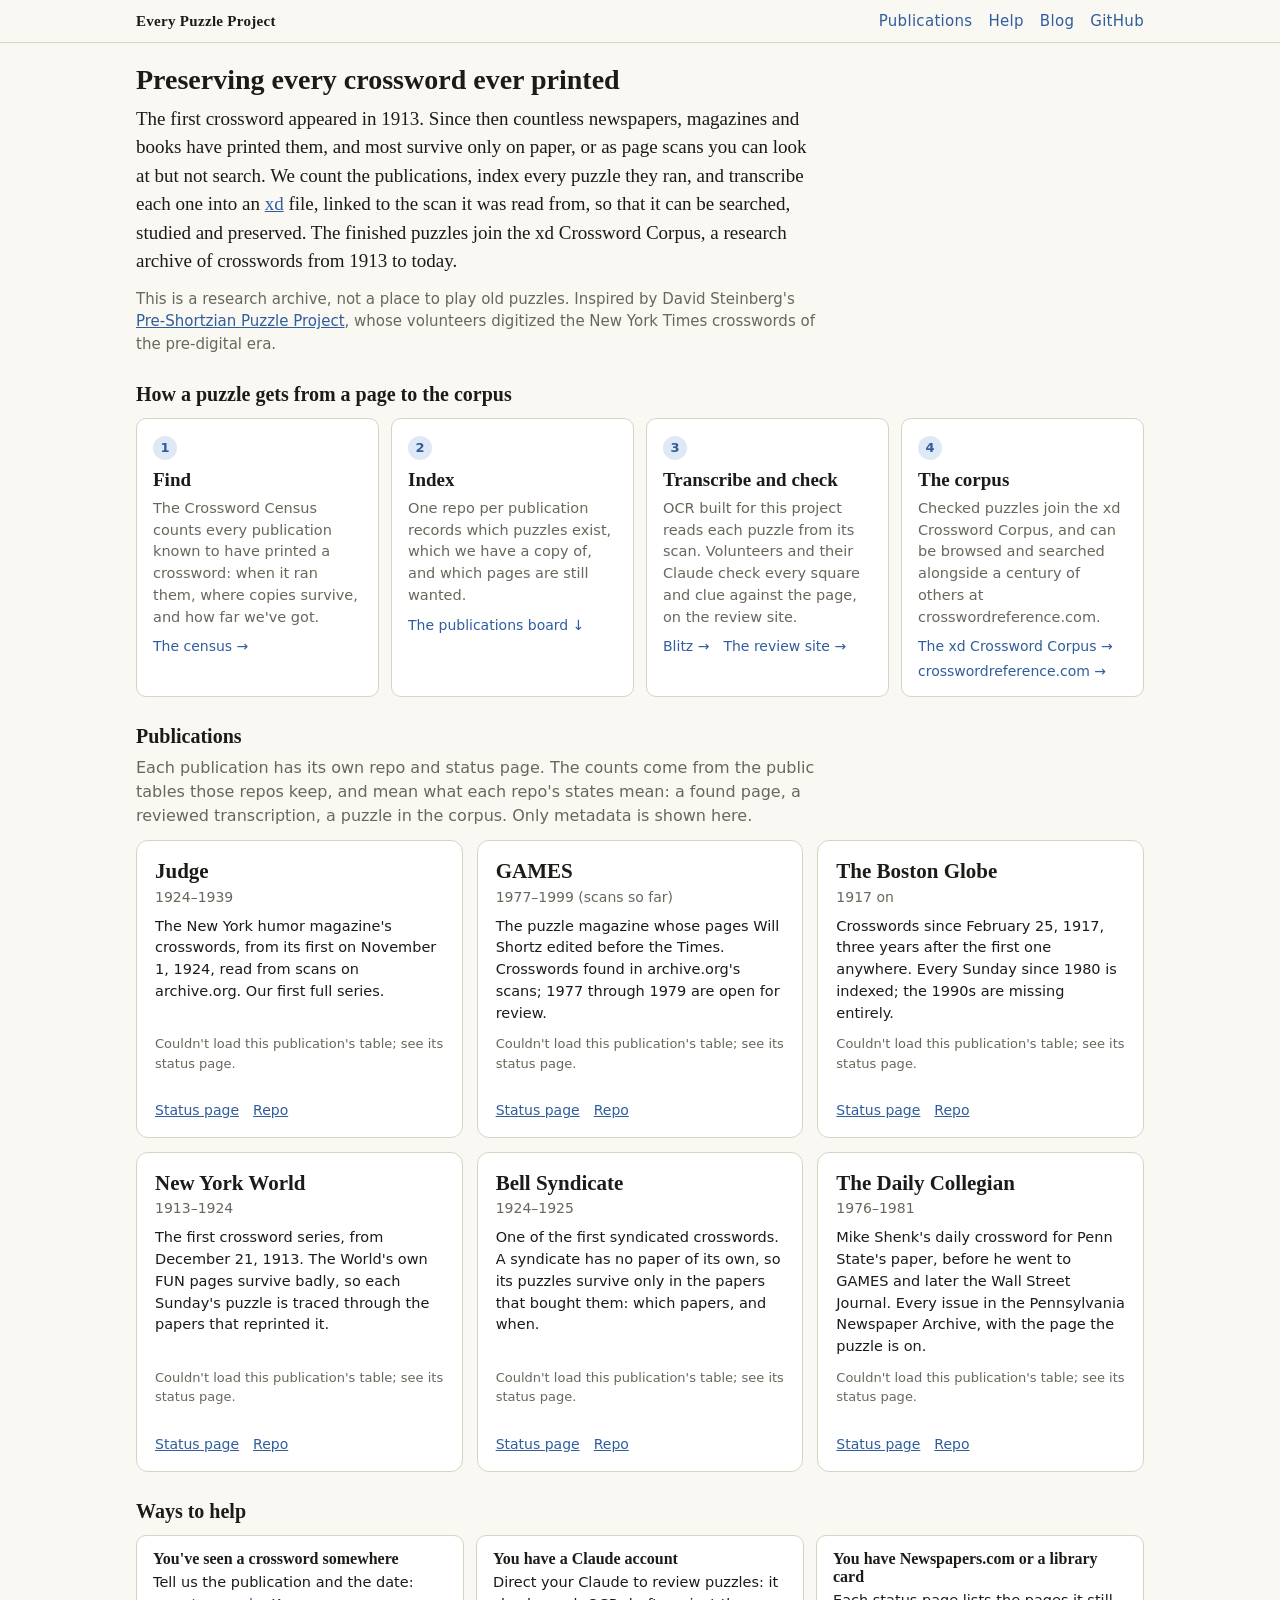
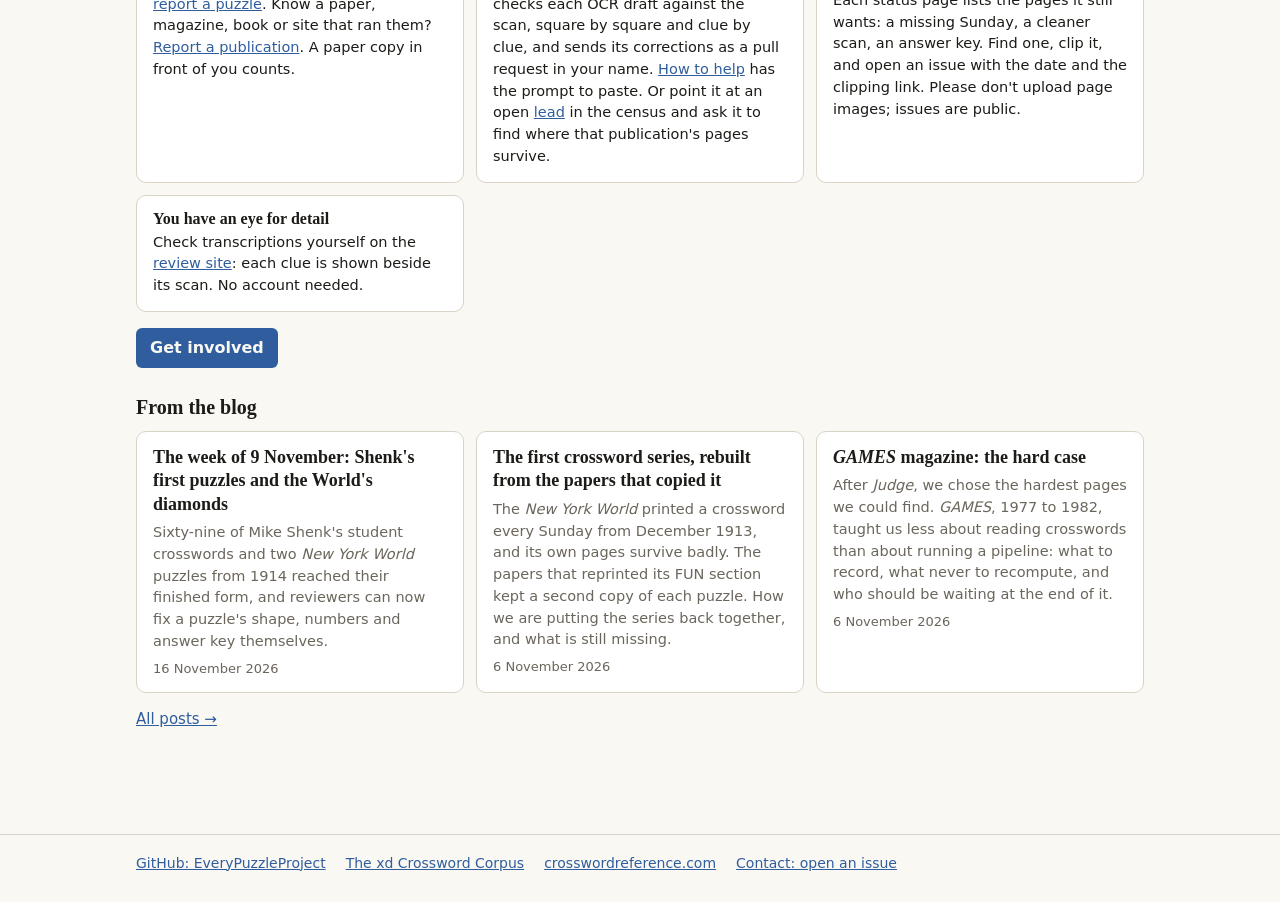
==== commit 22bde496: "Blog draft: the week of 9 November (Collegian's first 69, World Nos. 11-12, reviewer tools) Draft fo" ====
--- a/index.html
+++ b/index.html
@@ -139,6 +139,9 @@
 
   <h2>From the blog</h2>
   <div class="blog">
+    <a href="blog/week-2026-11-09.html"><b>The week of 9 November: Shenk's first puzzles and the World's diamonds</b>
+      <p>Sixty-nine of Mike Shenk's student crosswords and two <i>New York World</i> puzzles from 1914 reached their
+        finished form, and reviewers can now fix a puzzle's shape, numbers and answer key themselves.</p><div class="date">16 November 2026</div></a>
     <a href="blog/newyorkworld.html"><b>The first crossword series, rebuilt from the papers that copied it</b>
       <p>The <i>New York World</i> printed a crossword every Sunday from December 1913, and its own pages survive badly.
         The papers that reprinted its FUN section kept a second copy of each puzzle. How we are putting the series back
@@ -147,10 +150,6 @@
       <p>After <i>Judge</i>, we chose the hardest pages we could find. <i>GAMES</i>, 1977 to 1982, taught us less
         about reading crosswords than about running a pipeline: what to record, what never to recompute, and who
         should be waiting at the end of it.</p><div class="date">6 November 2026</div></a>
-    <a href="blog/collegian.html"><b>The start of a legendary career: Mike Shenk's <i>Daily Collegian</i> crosswords, 1976–81</b>
-      <p>Mike Shenk is one of the most prolific crossword constructors ever. His career began with a daily puzzle in
-        Penn State's student paper, and we've indexed every one the university's open archive holds: 874 puzzles that
-        no corpus has.</p><div class="date">6 November 2026</div></a>
   </div>
   <p class="more"><a href="blog/">All posts →</a></p>
 </main>
